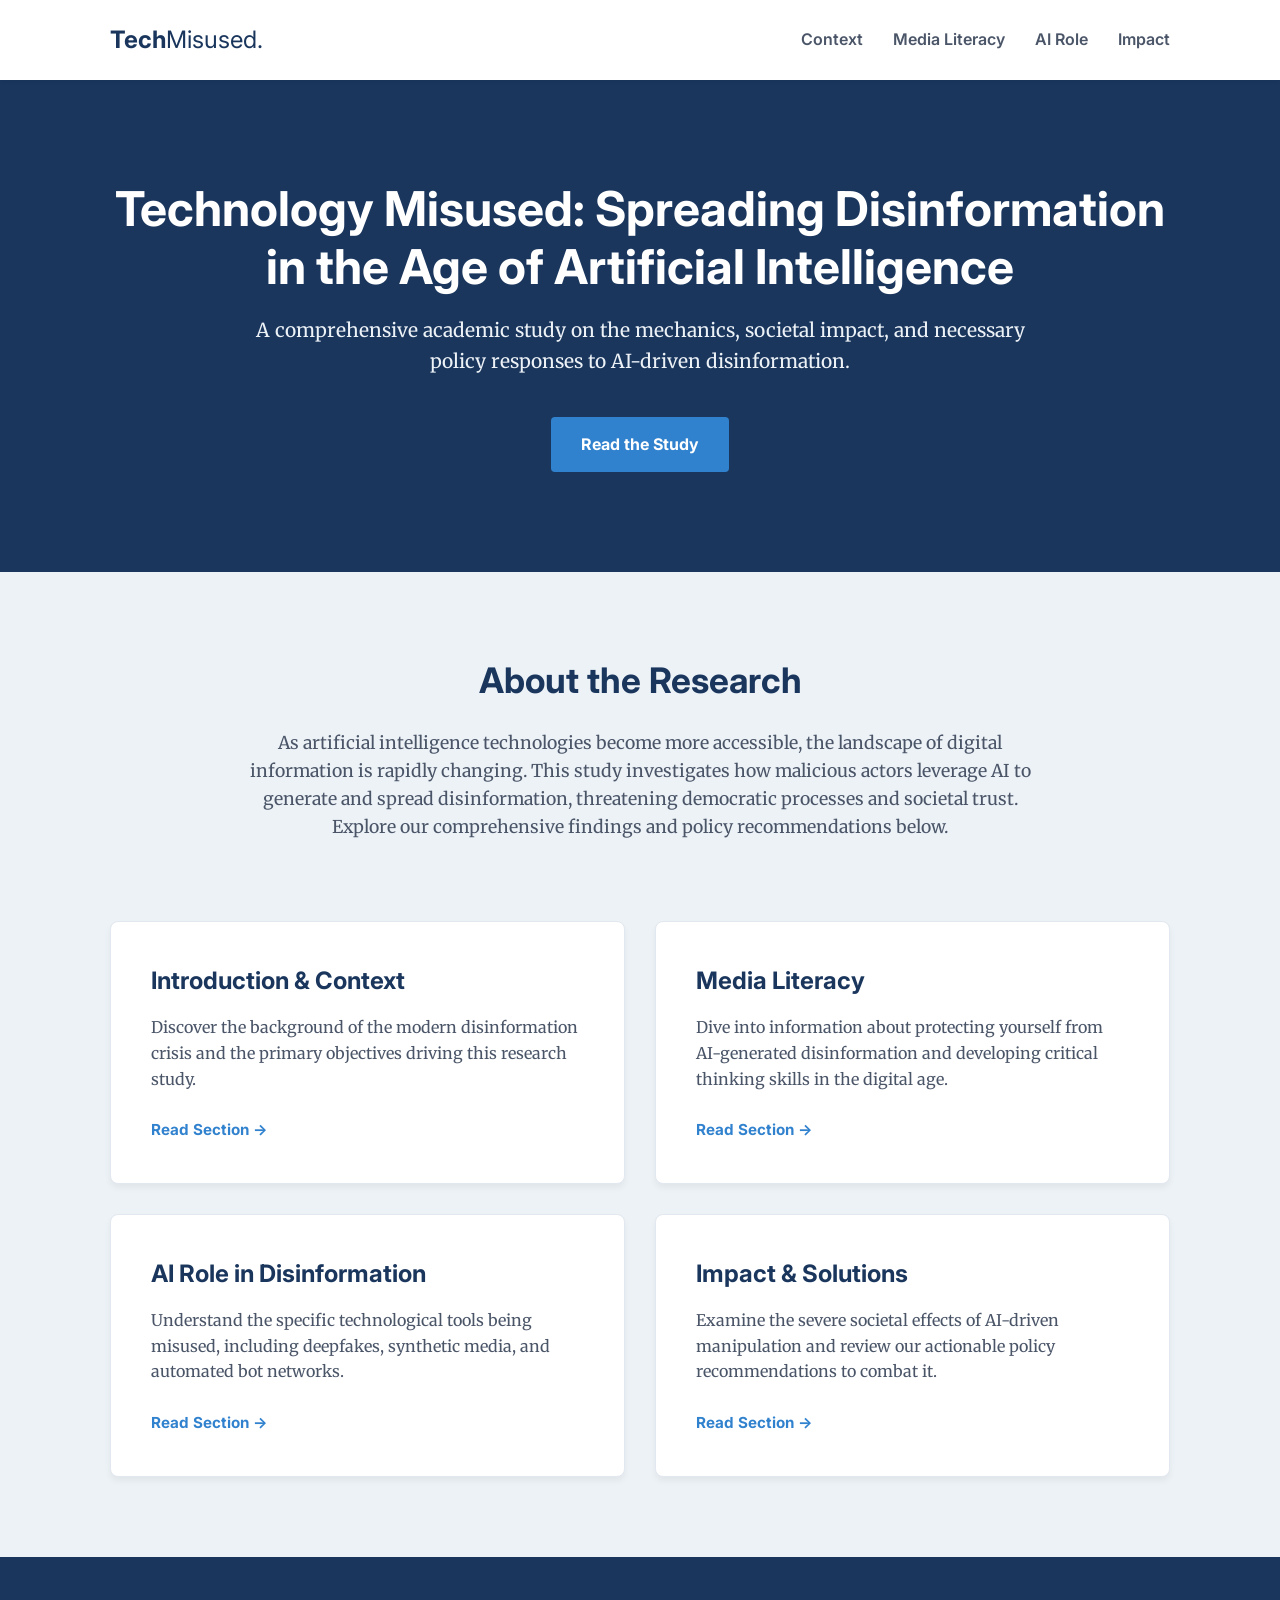
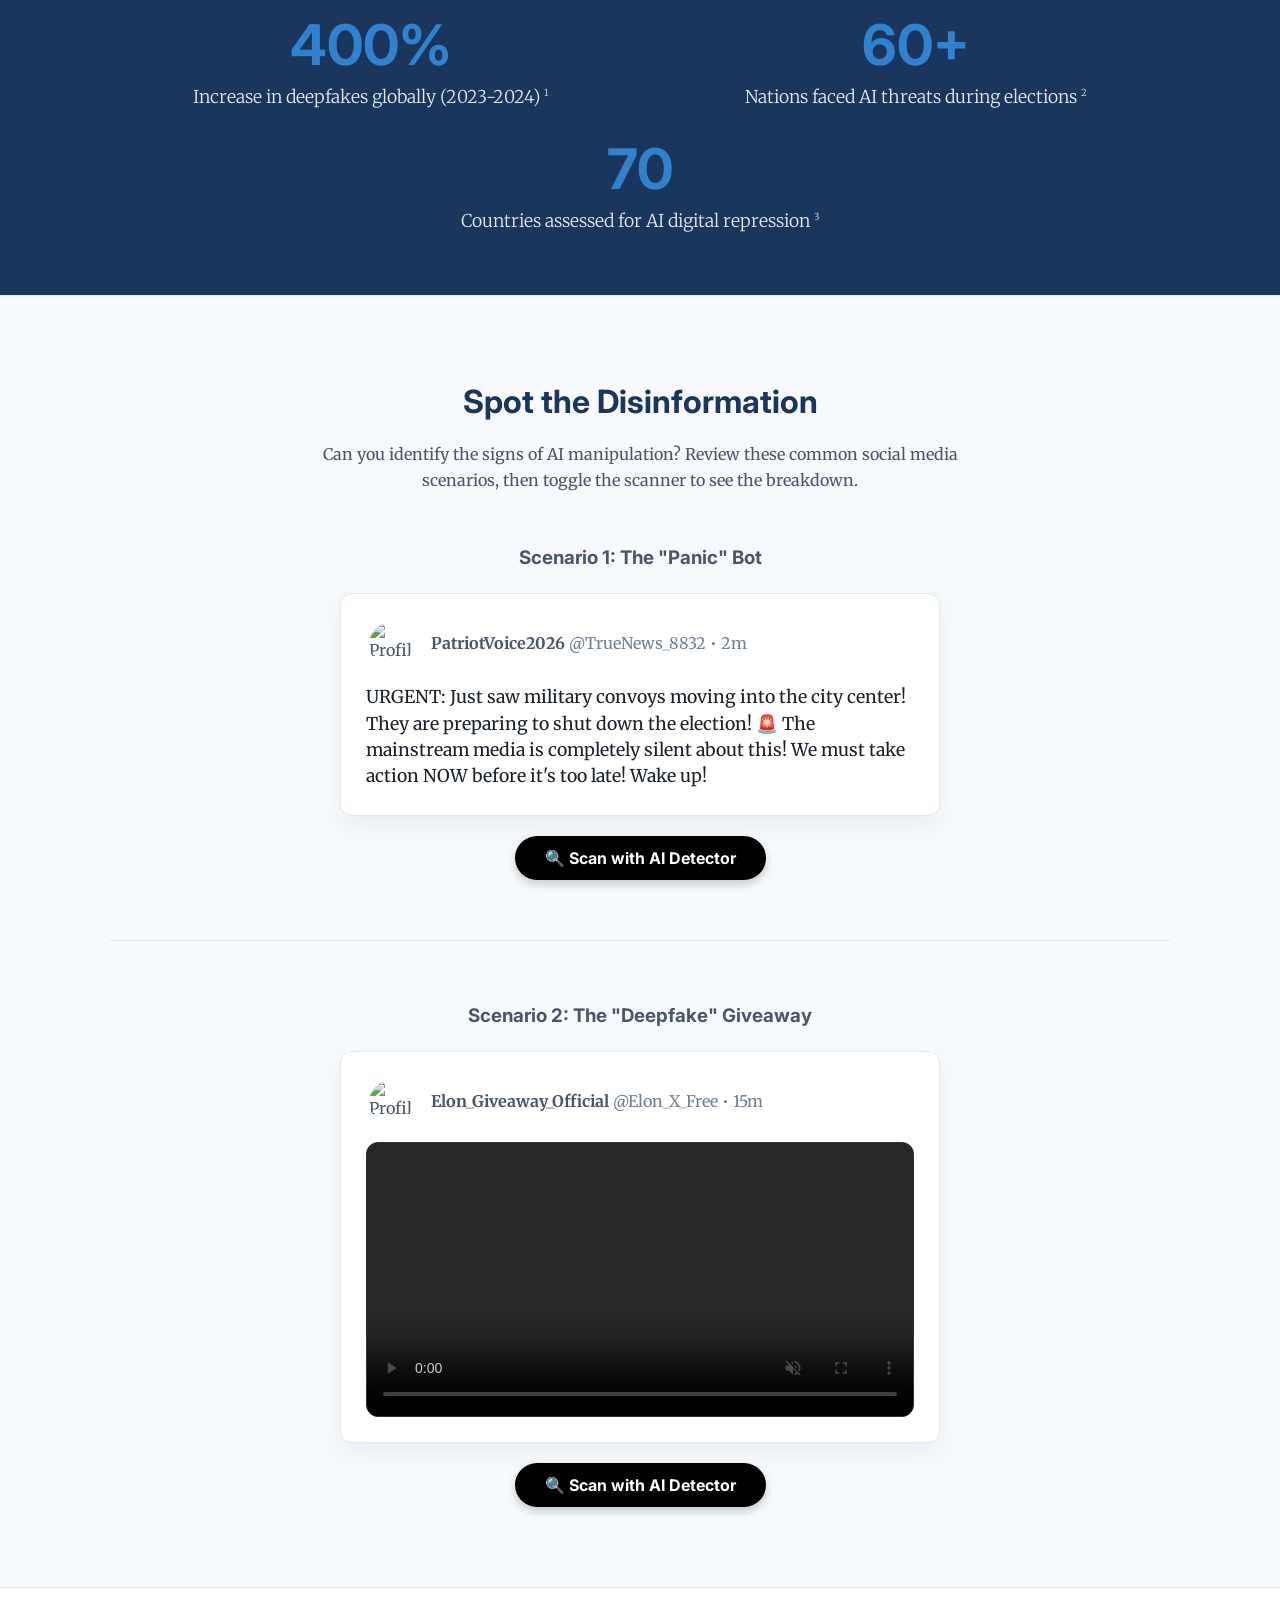
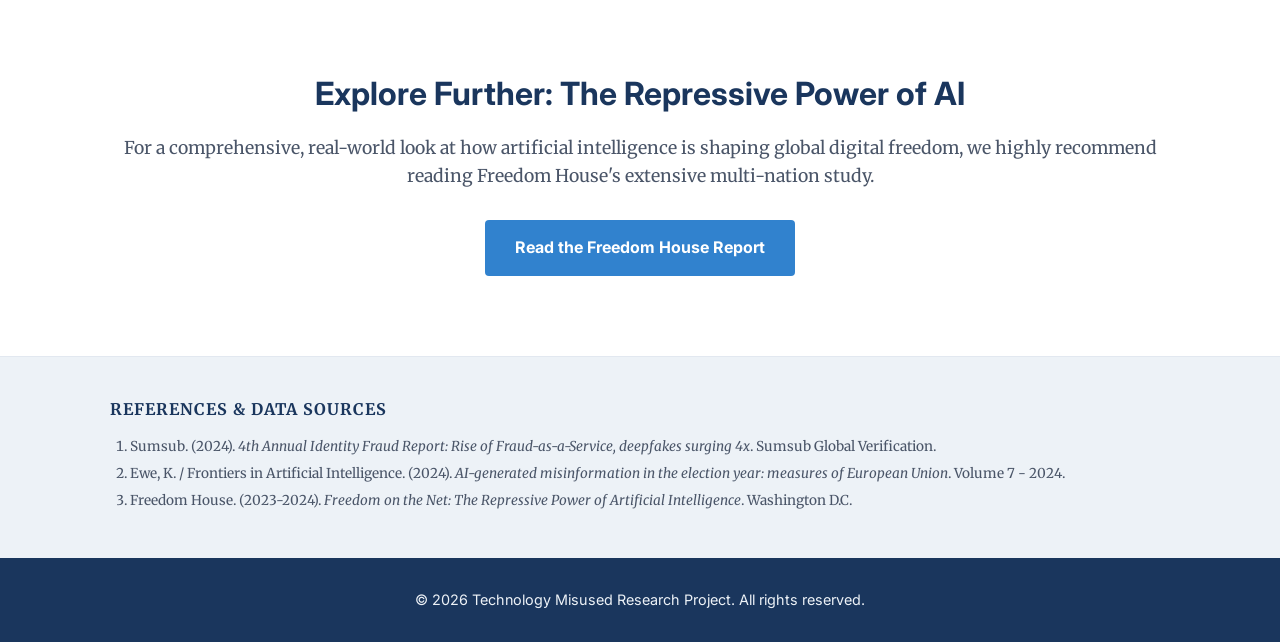
==== index.html @ bce54bb0 "Add files via upload" ====
<!DOCTYPE html>
<html lang="en">
<head>
    <meta charset="UTF-8">
    <meta name="viewport" content="width=device-width, initial-scale=1.0">
    <title>Technology Misused | AI & Disinformation</title>
    
    <!-- Linking our CSS file -->
    <link rel="stylesheet" href="style.css">
    
    <!-- Linking Google Fonts -->
    <link href="https://fonts.googleapis.com/css2?family=Inter:wght@400;600;700&family=Merriweather:wght@300;400;700&display=swap" rel="stylesheet">
</head>
<body>

    <!-- ========================= -->
    <!-- HEADER & NAVIGATION START -->
    <!-- ========================= -->
    <header class="site-header">
        <div class="container nav-container">
            <!-- Logo / Site Title -->
            <div class="site-logo">
                <strong>Tech</strong>Misused.
            </div>

            <!-- Navigation Links -->
            <nav class="main-nav">
                <ul>
                    <li><a href="context.html">Context</a></li>
                    <li><a href="methodology.html">Media Literacy</a></li>
                    <li><a href="ai-role.html">AI Role</a></li>
                    <li><a href="impact.html">Impact</a></li>
                </ul>
            </nav>
        </div>
    </header>
    <!-- ======================= -->
    <!-- HEADER & NAVIGATION END -->
    <!-- ======================= -->


    <!-- ================= -->
    <!-- HERO SECTION START-->
    <!-- ================= -->
    <section class="hero-section">
        <div class="container hero-container">
            <h1 class="hero-title">Technology Misused: Spreading Disinformation in the Age of Artificial Intelligence</h1>
            <p class="hero-subtitle">A comprehensive academic study on the mechanics, societal impact, and necessary policy responses to AI-driven disinformation.</p>
            <a href="methodology.html" class="btn-primary">Read the Study</a>
        </div>
    </section>
    <!-- =============== -->
    <!-- HERO SECTION END-->
    <!-- =============== -->

    <!-- ======================= -->
    <!-- OVERVIEW SECTION START  -->
    <!-- ======================= -->
    <section id="context" class="overview-section">
        <div class="container">
            <h2 class="section-title">About the Research</h2>
            <p class="section-text">
                As artificial intelligence technologies become more accessible, the landscape of digital information is rapidly changing. This study investigates how malicious actors leverage AI to generate and spread disinformation, threatening democratic processes and societal trust. Explore our comprehensive findings and policy recommendations below.
            </p>
        </div>
    </section>
    <!-- ======================= -->
    <!-- OVERVIEW SECTION END    -->
    <!-- ======================= -->


    <!-- ============================== -->
    <!-- 4-PART DIRECTORY GRID START    -->
    <!-- ============================== -->
    <section class="directory-section">
        <div class="container">
            <!-- This grid will hold our 4 cards -->
            <div class="cards-grid">

                <!-- Card 1 -->
                <article class="card">
                    <div class="card-content">
                        <h3>Introduction & Context</h3>
                        <p>Discover the background of the modern disinformation crisis and the primary objectives driving this research study.</p>
                        <a href="context.html" class="card-link">Read Section &rarr;</a>
                    </div>
                </article>

                <!-- Card 2 -->
                <article class="card">
                    <div class="card-content">
                        <h3>Media Literacy</h3>
                        <p>Dive into information about protecting yourself from AI-generated disinformation and developing critical thinking skills in the digital age.</p>
                        <a href="methodology.html" class="card-link">Read Section &rarr;</a>
                    </div>
                </article>

                <!-- Card 3 -->
                <article class="card">
                    <div class="card-content">
                        <h3>AI Role in Disinformation</h3>
                        <p>Understand the specific technological tools being misused, including deepfakes, synthetic media, and automated bot networks.</p>
                        <a href="ai-role.html" class="card-link">Read Section &rarr;</a>
                    </div>
                </article>

                <!-- Card 4 -->
                <article class="card">
                    <div class="card-content">
                        <h3>Impact & Solutions</h3>
                        <p>Examine the severe societal effects of AI-driven manipulation and review our actionable policy recommendations to combat it.</p>
                        <a href="impact.html" class="card-link">Read Section &rarr;</a>
                    </div>
                </article>
            </div>
        </div>
    </section>
    <!-- ============================ -->
    <!-- 4-PART DIRECTORY GRID END    -->
    <!-- ============================ -->

    <!-- ============================== -->
    <!-- BY THE NUMBERS SECTION START   -->
    <!-- ============================== -->
    <section class="stats-section">
        <div class="container stats-container">
            <!-- Stat 1: Sumsub 2024 Report -->
            <div class="stat-box">
                <span class="stat-number">400%</span>
                <span class="stat-label">Increase in deepfakes globally (2023-2024) <sup>1</sup></span>
            </div>
            <!-- Stat 2: Frontiers / Electoral Data 2024 -->
            <div class="stat-box">
                <span class="stat-number">60+</span>
                <span class="stat-label">Nations faced AI threats during elections <sup>2</sup></span>
            </div>
            <!-- Stat 3: Freedom House Data -->
            <div class="stat-box">
                <span class="stat-number">70</span>
                <span class="stat-label">Countries assessed for AI digital repression <sup>3</sup></span>
            </div>
        </div>
    </section>
    <!-- ============================ -->
    <!-- BY THE NUMBERS SECTION END   -->
    <!-- ============================ -->

    <!-- ============================== -->
    <!-- INTERACTIVE SCANNER START      -->
    <!-- ============================== -->
    <section class="scanner-section">
        <div class="container">
            <div class="scanner-header">
                <h2>Spot the Disinformation</h2>
                <p>Can you identify the signs of AI manipulation? Review these common social media scenarios, then toggle the scanner to see the breakdown.</p>
            </div>

            <!-- SCENARIO 1: Political Panic Bot -->
            <div class="scenario-wrapper">
                <h3 style="text-align: center; margin-bottom: 20px; color: #4A5568;">Scenario 1: The "Panic" Bot</h3>
                
                <!-- ID is post-1 (Matches the JS!) -->
                <div class="mock-post" id="post-1">
                    <div class="post-user">
                        <img src="https://images.unsplash.com/photo-1534528741775-53994a69daeb?auto=format&fit=crop&w=100&q=80" alt="Profile" class="avatar">
                        <div>
                            <strong>PatriotVoice2026</strong> <span style="color: #718096;">@TrueNews_8832 • 2m</span>
                        </div>
                    </div>
                    
                    <div class="post-content">
                        <p>URGENT: Just saw military convoys moving into the city center! They are preparing to shut down the election! 🚨 The mainstream media is completely silent about this! We must take action NOW before it's too late! Wake up!</p>
                    </div>

                    <!-- Analysis Flags (Hidden by default) -->
                    <div class="analysis-layer">
                        <div class="red-flag">
                            <strong>❌ Generic Handle:</strong> "PatriotVoice" + random numbers (8832) is a hallmark of mass-generated bot accounts.
                        </div>
                        <div class="red-flag">
                            <strong>❌ Algorithmic Trigger Words:</strong> Words like "URGENT", "SILENT", and "NOW" are programmed to bypass critical thinking and trigger fear.
                        </div>
                        <div class="red-flag">
                            <strong>❌ Lack of Evidence:</strong> Makes a massive claim (military convoys) with zero photos or verificable sources.
                        </div>
                    </div>
                </div>

                <div style="text-align: center; margin-top: 20px;">
                    <!-- Button triggers post-1 -->
                    <button id="btn-1" class="btn-scan" onclick="toggleScan('post-1', 'btn-1')">🔍 Scan with AI Detector</button>
                </div>
            </div>

            <hr class="section-divider" style="margin: 60px 0; border: 0; border-top: 1px solid #E2E8F0;">

            <!-- SCENARIO 2: Crypto/Deepfake Scam -->
            <div class="scenario-wrapper">
                <h3 style="text-align: center; margin-bottom: 20px; color: #4A5568;">Scenario 2: The "Deepfake" Giveaway</h3>
                
                <!-- ID is post-2 (Matches the JS!) -->
                <div class="mock-post" id="post-2">
                    <div class="post-user">
                        <img src="https://images.unsplash.com/photo-1507003211169-0a1dd7228f2d?auto=format&fit=crop&w=100&q=80" alt="Profile" class="avatar">
                        <div>
                            <strong>Elon_Giveaway_Official</strong> <span style="color: #718096;">@Elon_X_Free • 15m</span>
                        </div>
                    </div>
                    
                    <!-- The "Deepfake" Video Loop -->
                    <div class="video-container">
                    <video src="scam-video.mp4" autoplay loop muted playsinline controls class="fake-video"></video>
                    </div>

                    <!-- Analysis Flags (Hidden by default) -->
                    <div class="analysis-layer">
                        <div class="red-flag">
                            <strong>❌ Lip-Sync Error:</strong> AI video generation often fails to perfectly match lip movements with the audio track.
                        </div>
                        <div class="red-flag">
                            <strong>❌ "Urgency" Trap:</strong> "Next 30 minutes" creates artificial pressure so you don't double-check the facts.
                        </div>
                        <div class="red-flag">
                            <strong>❌ The Promise:</strong> No legitimate public figure conducts financial giveaways via wallet deposits. This is a classic scam script.
                        </div>
                    </div>
                </div>

                <div style="text-align: center; margin-top: 20px;">
                    <!-- Button triggers post-2 -->
                    <button id="btn-2" class="btn-scan" onclick="toggleScan('post-2', 'btn-2')">🔍 Scan with AI Detector</button>
                </div>
            </div>

        </div>
    </section>
    <!-- ============================ -->
    <!-- INTERACTIVE SCANNER END        -->
    <!-- ============================ -->

    <!-- ============================== -->
    <!-- CALL TO ACTION (CTA) START     -->
    <!-- ============================== -->
    <section class="cta-section">
        <div class="container">
            <h2>Explore Further: The Repressive Power of AI</h2>
            <p>For a comprehensive, real-world look at how artificial intelligence is shaping global digital freedom, we highly recommend reading Freedom House's extensive multi-nation study.</p>
            <!-- Pointing to a real world report! -->
            <a href="https://freedomhouse.org/report/freedom-net/2023/repressive-power-artificial-intelligence" target="_blank" class="btn-primary">Read the Freedom House Report</a>
        </div>
    </section>
    <!-- ============================ -->
    <!-- CALL TO ACTION (CTA) END     -->
    <!-- ============================ -->


    <!-- ============================== -->
    <!-- CITATIONS / REFERENCES START   -->
    <!-- ============================== -->
    <section class="citations-section">
        <div class="container">
            <h4>References & Data Sources</h4>
            <ol>
                <li>Sumsub. (2024). <em>4th Annual Identity Fraud Report: Rise of Fraud-as-a-Service, deepfakes surging 4x</em>. Sumsub Global Verification.</li>
                <li>Ewe, K. / Frontiers in Artificial Intelligence. (2024). <em>AI-generated misinformation in the election year: measures of European Union</em>. Volume 7 - 2024.</li>
                <li>Freedom House. (2023-2024). <em>Freedom on the Net: The Repressive Power of Artificial Intelligence</em>. Washington D.C.</li>
            </ol>
        </div>
    </section>
    <!-- ============================ -->
    <!-- CITATIONS / REFERENCES END     -->
    <!-- ============================ -->

    <!-- ================= -->
    <!-- FOOTER START      -->
    <!-- ================= -->
    <footer class="site-footer">
        <div class="container">
            <p>&copy; 2026 Technology Misused Research Project. All rights reserved.</p>
        </div>
    </footer>
    <!-- =============== -->
    <!-- FOOTER END      -->
    <!-- =============== -->

    <!-- Linking our Javascript file at the very end -->
    <script src="script.js"></script>

</body>
</html>
---- style.css ----
html {
    scroll-behavior: smooth;
}

/* ========================= */
/* GLOBAL VARIABLES & RESETS */
/* ========================= */
:root {
    /* Color Palette: Academic / Think Tank */
    --navy-blue: #1A365D;
    --slate-gray: #4A5568;
    --light-gray: #EDF2F7;
    --white: #FFFFFF;
    --accent-blue: #3182CE;
}

/* Removes default spacing added by browsers */
* {
    margin: 0;
    padding: 0;
    box-sizing: border-box;
}

body {
    font-family: 'Merriweather', serif; /* Serif for readability */
    color: var(--slate-gray);
    background-color: var(--light-gray);
    line-height: 1.6;
}

h1, h2, h3, nav {
    font-family: 'Inter', sans-serif; /* Clean Sans-Serif for headers */
    color: var(--navy-blue);
}

/* A reusable container class to keep everything centered and neat */
.container {
    max-width: 1100px;
    margin: 0 auto;
    padding: 0 20px;
}


/* ========================= */
/* HEADER & NAVIGATION STYLES*/
/* ========================= */
.site-header {
    background-color: var(--white);
    box-shadow: 0 2px 4px rgba(0,0,0,0.05); /* Soft shadow underneath */
    position: sticky;
    top: 0; /* Keeps nav at top when scrolling */
}

.nav-container {
    display: flex;
    justify-content: space-between;
    align-items: center;
    height: 80px;
}

.site-logo {
    font-family: 'Inter', sans-serif;
    font-size: 1.5rem;
    color: var(--navy-blue);
}

.main-nav ul {
    display: flex;
    list-style: none; /* Removes bullet points */
    gap: 30px; /* Space between links */
}

.main-nav a {
    text-decoration: none; /* Removes underlines */
    color: var(--slate-gray);
    font-weight: 600;
    transition: color 0.3s ease;
}

.main-nav a:hover, 
.main-nav a.active {
    color: var(--accent-blue);
}


/* ========================= */
/* HERO SECTION STYLES       */
/* ========================= */
.hero-section {
    background-color: var(--navy-blue);
    color: var(--white);
    padding: 100px 0;
    text-align: center;
}

.hero-title {
    color: var(--white);
    font-size: 3rem;
    margin-bottom: 20px;
    line-height: 1.2;
}

.hero-subtitle {
    font-size: 1.2rem;
    max-width: 800px;
    margin: 0 auto 40px auto; /* Centers the text block */
    color: var(--light-gray);
}

/* The Call to Action Button */
.btn-primary {
    display: inline-block;
    background-color: var(--accent-blue);
    color: var(--white);
    padding: 15px 30px;
    text-decoration: none;
    font-family: 'Inter', sans-serif;
    font-weight: bold;
    border-radius: 4px; /* Slightly rounded corners */
    transition: background-color 0.3s ease;
}

.btn-primary:hover {
    background-color: #2b6cb0; /* Slightly darker blue on hover */
}

/* ========================= */
/* OVERVIEW SECTION STYLES   */
/* ========================= */
.overview-section {
    padding: 80px 0 40px 0;
    text-align: center;
}

.section-title {
    font-size: 2.2rem;
    margin-bottom: 20px;
}

.section-text {
    max-width: 800px;
    margin: 0 auto;
    font-size: 1.1rem;
}

/* ========================= */
/* DIRECTORY GRID STYLES     */
/* ========================= */
.directory-section {
    padding: 40px 0 80px 0;
}

/* CSS Grid allows us to easily make a 2x2 layout */
.cards-grid {
    display: grid;
    grid-template-columns: 1fr 1fr; /* Two columns equal width */
    gap: 30px; /* Space between the cards */
}

/* Individual Card Styling */
.card {
    background-color: var(--white);
    border-radius: 8px; /* Soft rounded edges */
    box-shadow: 0 4px 6px rgba(0,0,0,0.05); /* Soft drop shadow */
    border: 1px solid #E2E8F0; /* Very light gray border */
    transition: transform 0.3s ease, box-shadow 0.3s ease; /* Smooth hover animation */
}

/* Make the card pop up slightly when you hover over it */
.card:hover {
    transform: translateY(-5px); 
    box-shadow: 0 10px 15px rgba(0,0,0,0.1);
}

.card-content {
    padding: 40px;
}

.card h3 {
    font-size: 1.5rem;
    margin-bottom: 15px;
    color: var(--navy-blue);
}

.card p {
    margin-bottom: 25px;
    font-size: 1rem;
}

.card-link {
    display: inline-block;
    color: var(--accent-blue);
    text-decoration: none;
    font-family: 'Inter', sans-serif;
    font-weight: bold;
    font-size: 0.95rem;
}

.card-link:hover {
    text-decoration: underline;
}

/* ========================= */
/* FOOTER STYLES             */
/* ========================= */
.site-footer {
    background-color: var(--navy-blue);
    color: var(--light-gray);
    text-align: center;
    padding: 30px 0;
    font-family: 'Inter', sans-serif;
    font-size: 0.9rem;
}

/* ========================= */
/* STATS / NUMBERS STYLES    */
/* ========================= */
.stats-section {
    background-color: var(--navy-blue); /* Dark background to break up the page */
    color: var(--white);
    padding: 60px 0;
}

.stats-container {
    display: flex;
    justify-content: space-around; /* Spreads the 3 numbers out perfectly evenly */
    text-align: center;
    flex-wrap: wrap; /* Makes sure it looks good if the screen shrinks */
    gap: 30px;
}

.stat-number {
    display: block;
    font-family: 'Inter', sans-serif;
    font-size: 3.5rem; /* Massive text to catch the eye */
    font-weight: 700;
    color: var(--accent-blue); /* The bright blue pops on the dark navy */
    line-height: 1;
    margin-bottom: 10px;
}

.stat-label {
    font-size: 1.1rem;
    font-weight: 300;
    opacity: 0.9;
}

/* ========================= */
/* CTA SECTION STYLES        */
/* ========================= */
.cta-section {
    background-color: var(--white);
    text-align: center;
    padding: 80px 0;
    border-top: 1px solid #E2E8F0; /* A tiny gray line to separate it from the stats */
}

.cta-section h2 {
    font-size: 2rem;
    margin-bottom: 15px;
}

.cta-section p {
    margin-bottom: 30px;
    color: var(--slate-gray);
    font-size: 1.1rem;
}

/* ========================= */
/* CITATIONS STYLES          */
/* ========================= */
.citations-section {
    background-color: var(--light-gray);
    padding: 40px 0;
    border-top: 1px solid #E2E8F0;
}

.citations-section h4 {
    font-size: 1rem;
    color: var(--navy-blue);
    margin-bottom: 15px;
    text-transform: uppercase;
    letter-spacing: 1px;
}

.citations-section ol {
    padding-left: 20px; /* Indents the numbered list */
}

.citations-section li {
    font-size: 0.85rem; /* Smaller text for footnotes */
    color: var(--slate-gray);
    margin-bottom: 8px;
    line-height: 1.4;
}

/* Adjust the superscript numbers in the stats section to look neat */
.stat-label sup {
    font-size: 0.6rem;
    vertical-align: super;
}

/* ========================= */
/* MOBILE RESPONSIVENESS     */
/* ========================= */
@media (max-width: 768px) {
    /* Make the 4 cards stack in a single column on small screens */
    .cards-grid {
        grid-template-columns: 1fr; 
    }
    
    /* Shrink the huge hero title slightly so it fits on phone screens */
    .hero-title {
        font-size: 2.2rem;
    }

    /* Bring the navigation links closer together */
    .main-nav ul {
        gap: 15px;
        font-size: 0.9rem;
    }
}

/* ========================= */
/* INTERNAL PAGE STYLES      */
/* ========================= */

/* The smaller hero banner at the top of sub-pages */
.page-header {
    background-color: var(--navy-blue);
    color: var(--white);
    padding: 60px 0;
    text-align: center;
    border-bottom: 5px solid var(--accent-blue);
}

.page-header h1 {
    color: var(--white);
    font-size: 2.5rem;
    margin-bottom: 10px;
}

.page-header p {
    color: var(--light-gray);
    font-size: 1.1rem;
    font-style: italic;
}

/* The narrow container for easy reading */
.reading-container {
    max-width: 800px; /* Narrower than the 1100px home container! */
    margin: 60px auto;
    padding: 0 20px;
    background-color: var(--white);
    padding-top: 40px;
    padding-bottom: 40px;
    border-radius: 8px;
    box-shadow: 0 4px 15px rgba(0,0,0,0.03);
}

.content-block {
    margin-bottom: 40px;
}

.content-block h2 {
    font-size: 1.8rem;
    margin-bottom: 20px;
    color: var(--navy-blue);
    border-left: 4px solid var(--accent-blue); /* A nice blue line next to the title */
    padding-left: 15px;
}

.content-block p {
    margin-bottom: 20px;
    font-size: 1.05rem;
    line-height: 1.8;
}

/* Makes the first paragraph of a section stand out */
.lead-text {
    font-size: 1.2rem !important;
    font-weight: 700;
    color: var(--slate-gray);
}

/* Academic bullet point lists */
.academic-list {
    margin-left: 20px;
    margin-bottom: 20px;
}

.academic-list li {
    margin-bottom: 15px;
    font-size: 1.05rem;
    line-height: 1.6;
}

/* The line between Background and Objectives */
.section-divider {
    border: 0;
    height: 1px;
    background: #E2E8F0;
    margin: 40px 0;
}

/* ========================= */
/* VISUAL BREAKS (QUOTES, ETC)*/
/* ========================= */

/* Editorial Image Styling */
.editorial-figure {
    margin: 25px 0; /* Adds space above and below the image */
}

.editorial-img {
    width: 100%; /* Makes image fill the reading container perfectly */
    height: auto;
    border-radius: 8px; /* Soft edges to match our cards */
    box-shadow: 0 4px 10px rgba(0,0,0,0.1); /* Subtle depth */
}

.image-caption {
    font-family: 'Inter', sans-serif;
    font-size: 0.85rem;
    color: #718096;
    text-align: center;
    margin-top: 10px;
    font-style: italic;
}

/* Callout Box Styling */
.callout-box {
    background-color: #F7FAFC; /* A very soft blue/gray */
    border: 1px solid #E2E8F0;
    border-left: 5px solid var(--accent-blue); /* Strong blue line on the left */
    padding: 20px 25px;
    margin: 35px 0;
    border-radius: 0 8px 8px 0;
}

.callout-box h4 {
    font-family: 'Inter', sans-serif;
    color: var(--navy-blue);
    margin-bottom: 10px;
    font-size: 1.1rem;
}

.callout-box p {
    margin-bottom: 0; /* Removes bottom spacing so it fits snug in the box */
    font-size: 0.95rem;
}

/* Pull-Quote Styling */
.pull-quote {
    font-family: 'Inter', sans-serif;
    font-size: 1.6rem;
    font-weight: 700;
    color: var(--navy-blue);
    line-height: 1.4;
    margin: 40px 0;
    padding-left: 20px;
    border-left: 4px solid var(--accent-blue);
    font-style: italic;
}

/* ========================= */
/* METHODOLOGY PAGE STYLES   */
/* ========================= */

/* Process Timeline Styling */
.process-timeline {
    margin: 40px 0;
    padding: 20px;
    background-color: #F8FAFC;
    border-radius: 8px;
    border: 1px solid #E2E8F0;
}

.process-step {
    display: flex;
    align-items: flex-start;
    margin-bottom: 25px;
}

.process-step:last-child {
    margin-bottom: 0; /* Removes extra space at the very bottom */
}

.step-number {
    background-color: var(--accent-blue);
    color: var(--white);
    font-family: 'Inter', sans-serif;
    font-size: 1.2rem;
    font-weight: 700;
    width: 40px;
    height: 40px;
    display: flex;
    align-items: center;
    justify-content: center;
    border-radius: 50%; /* Makes it a perfect circle */
    flex-shrink: 0; /* Prevents the circle from squishing */
    margin-right: 20px;
}

.step-content h4 {
    color: var(--navy-blue);
    font-size: 1.1rem;
    margin-bottom: 5px;
    padding-top: 5px; /* Aligns the text with the middle of the circle */
}

.step-content p {
    font-size: 0.95rem;
    margin-bottom: 0;
}

/* Findings Grid Styling */
.findings-grid {
    display: grid;
    grid-template-columns: 1fr 1fr; /* 2 equal columns */
    gap: 25px;
    margin-top: 30px;
}

.finding-card {
    background-color: var(--white);
    border: 1px solid #E2E8F0;
    padding: 25px;
    border-radius: 8px;
    border-top: 4px solid var(--navy-blue); /* A nice bold line at the top */
    box-shadow: 0 4px 6px rgba(0,0,0,0.02);
}

.finding-icon {
    font-size: 2rem;
    display: block;
    margin-bottom: 15px;
}

.finding-card h4 {
    font-size: 1.1rem;
    margin-bottom: 10px;
    color: var(--navy-blue);
}

.finding-card p {
    font-size: 0.9rem;
    line-height: 1.6;
    margin-bottom: 0;
}

/* Mobile Responsiveness for Findings */
@media (max-width: 600px) {
    .findings-grid {
        grid-template-columns: 1fr; /* Stacks the finding cards on small phone screens */
    }
}

/* ========================= */
/* AI ROLE PAGE STYLES       */
/* ========================= */

.threat-profiles {
    display: flex;
    flex-direction: column;
    gap: 30px;
    margin-bottom: 40px;
}

.threat-card {
    border: 1px solid #E2E8F0;
    border-radius: 8px;
    overflow: hidden; /* Keeps the top header neat */
    box-shadow: 0 4px 10px rgba(0,0,0,0.03);
}

.threat-header {
    background-color: #FFF5F5; /* Very pale warning red */
    border-bottom: 1px solid #FED7D7;
    padding: 20px;
    display: flex;
    align-items: center;
    gap: 15px;
}

.threat-header h3 {
    color: #C53030; /* Deep warning red */
    font-size: 1.4rem;
    margin: 0;
}

.threat-body {
    background-color: var(--white);
    padding: 25px;
}

.threat-body p {
    font-size: 1.05rem;
    margin-bottom: 20px;
}

.small-list li {
    font-size: 0.95rem;
    margin-bottom: 12px;
}

/* Mobile check for threat cards */
@media (max-width: 600px) {
    .threat-header {
        flex-direction: column;
        text-align: center;
    }
}

/* ========================= */
/* DATA TABLE & DIAGRAM      */
/* ========================= */

/* Academic Table Styling */
.table-container {
    overflow-x: auto; /* Lets the table scroll horizontally on small phones! */
    margin: 30px 0;
    box-shadow: 0 4px 6px rgba(0,0,0,0.05);
    border-radius: 8px;
}

.academic-table {
    width: 100%;
    border-collapse: collapse; /* Removes ugly gaps between borders */
    background-color: var(--white);
    text-align: left;
}

.academic-table th {
    background-color: var(--navy-blue);
    color: var(--white);
    padding: 15px 20px;
    font-family: 'Inter', sans-serif;
    font-size: 1.05rem;
}

.academic-table td {
    padding: 15px 20px;
    border-bottom: 1px solid #E2E8F0;
    font-size: 0.95rem;
}

/* Adds a very faint background color to every other row for easy reading */
.academic-table tbody tr:nth-child(even) {
    background-color: #F8FAFC;
}

.danger-text {
    color: #C53030;
    font-weight: 700;
}

/* Pipeline Diagram Styling */
.pipeline-diagram {
    display: flex;
    align-items: center;
    justify-content: space-between;
    background-color: #F7FAFC;
    padding: 30px;
    border-radius: 8px;
    border: 1px solid #E2E8F0;
    margin-top: 30px;
}

.pipeline-box {
    background-color: var(--white);
    border: 1px solid #CBD5E0;
    padding: 20px;
    border-radius: 8px;
    text-align: center;
    width: 28%; /* Keeps them all equal size */
    box-shadow: 0 4px 6px rgba(0,0,0,0.02);
}

.alert-box {
    border-color: #FC8181;
    background-color: #FFF5F5;
}

.pipeline-icon {
    font-size: 2rem;
    display: block;
    margin-bottom: 10px;
}

.pipeline-box strong {
    display: block;
    color: var(--navy-blue);
    font-family: 'Inter', sans-serif;
    margin-bottom: 5px;
}

.pipeline-box span {
    font-size: 0.85rem;
    color: var(--slate-gray);
    line-height: 1.4;
}

.pipeline-arrow {
    font-size: 2rem;
    color: var(--accent-blue);
    font-weight: bold;
}

/* Mobile check for the pipeline */
@media (max-width: 768px) {
    .pipeline-diagram {
        flex-direction: column; /* Stacks the boxes top-to-bottom on phones */
        gap: 20px;
    }
    .pipeline-arrow {
        transform: rotate(90deg); /* Points the arrows downward on phones! */
    }
    .pipeline-box {
        width: 100%;
    }
}

/* ========================= */
/* IMPACT & SOLUTIONS STYLES */
/* ========================= */

/* Impact Grid */
.impact-grid {
    display: flex;
    flex-direction: column;
    gap: 25px;
    margin-top: 30px;
}

.impact-item {
    display: flex;
    align-items: flex-start;
    gap: 20px;
    background-color: #FFF5F5;
    border-left: 4px solid #C53030;
    padding: 25px;
    border-radius: 0 8px 8px 0;
}

.impact-item svg {
    flex-shrink: 0; /* Keeps the icon from squishing */
    margin-top: 3px;
}

.impact-item h4 {
    color: #C53030;
    margin-bottom: 8px;
    font-size: 1.15rem;
}

.impact-item p {
    margin-bottom: 0;
    font-size: 0.95rem;
}

/* Solutions Framework (The 3 Pillars) */
.solutions-framework {
    margin-top: 40px;
}

.solution-pillar {
    display: flex;
    margin-bottom: 30px;
    background-color: var(--white);
    border: 1px solid #E2E8F0;
    border-radius: 8px;
    overflow: hidden;
    box-shadow: 0 4px 6px rgba(0,0,0,0.02);
}

.solution-pillar:last-child {
    margin-bottom: 0;
}

.pillar-number {
    background-color: #38B2AC; /* A calming, "solution-oriented" teal color */
    color: var(--white);
    font-family: 'Inter', sans-serif;
    font-size: 1.5rem;
    font-weight: 700;
    padding: 30px 20px;
    display: flex;
    align-items: center;
    justify-content: center;
    min-width: 80px;
}

.pillar-text {
    padding: 25px;
}

.pillar-text h4 {
    color: var(--navy-blue);
    font-size: 1.15rem;
    margin-bottom: 10px;
}

.pillar-text p {
    margin-bottom: 0;
    font-size: 0.95rem;
    color: var(--slate-gray);
}

/* Mobile check for Solutions */
@media (max-width: 600px) {
    .impact-item {
        flex-direction: column;
    }
    .solution-pillar {
        flex-direction: column;
    }
    .pillar-number {
        min-height: 60px;
        padding: 10px;
    }
}

/* ========================= */
/* POLICY TAGS (IMPACT PAGE) */
/* ========================= */

.tag-container {
    display: flex;
    gap: 10px;
    margin-bottom: 12px;
}

.policy-tag {
    font-family: 'Inter', sans-serif;
    font-size: 0.75rem;
    font-weight: 700;
    text-transform: uppercase;
    letter-spacing: 0.5px;
    padding: 4px 10px;
    border-radius: 20px; /* Makes them look like modern UI "pills" */
}

/* Different colors for different stakeholders */
.tag-tech {
    background-color: #EBF8FF;
    color: #2B6CB0; /* Blue for Tech */
    border: 1px solid #BEE3F8;
}

.tag-gov {
    background-color: #F0FFF4;
    color: #2F855A; /* Green for Government/Law */
    border: 1px solid #C6F6D5;
}

.tag-edu {
    background-color: #FAF5FF;
    color: #6B46C1; /* Purple for Education/Society */
    border: 1px solid #E9D8FD;
}

/* ========================= */
/* INTERACTIVE SCANNER       */
/* ========================= */
.scanner-section {
    background-color: #F7FAFC;
    padding: 80px 0;
    border-top: 1px solid #E2E8F0;
}

.scanner-header {
    text-align: center;
    max-width: 700px;
    margin: 0 auto 50px auto;
}

.scanner-header h2 {
    font-size: 2rem;
    color: var(--navy-blue);
    margin-bottom: 15px;
}

/* The Fake Post Container */
.mock-post {
    background-color: var(--white);
    max-width: 600px;
    margin: 0 auto;
    padding: 25px;
    border-radius: 12px;
    border: 1px solid #E2E8F0;
    box-shadow: 0 10px 25px rgba(0,0,0,0.05);
    transition: all 0.3s ease;
}

.post-user {
    display: flex;
    align-items: center;
    gap: 15px;
    margin-bottom: 15px;
}

.avatar {
    width: 50px;
    height: 50px;
    border-radius: 50%;
    object-fit: cover;
    border: 3px solid transparent; /* Hidden border ready for red color */
    transition: border-color 0.3s ease;
}

.post-content p {
    font-size: 1.1rem;
    color: #1A202C;
    line-height: 1.5;
}

/* === THE HIDDEN LAYER (Container for Flags) === */
.analysis-layer {
    display: none; /* This hides everything by default */
    margin-top: 20px;
    padding-top: 20px;
    border-top: 1px dashed #E2E8F0;
    animation: slideDown 0.4s ease-out forwards;
}

/* === THE RED FLAGS (Now they are list items, not bubbles) === */
.red-flag {
    display: block; /* They are always "on", but their parent hides them */
    background-color: #FFF5F5;
    border-left: 4px solid #C53030; /* Red line on left */
    color: #2D3748;
    padding: 12px;
    margin-bottom: 10px;
    font-size: 0.95rem;
    border-radius: 0 4px 4px 0;
}

.red-flag strong {
    color: #C53030;
    display: block; /* Forces the bold text to its own line */
    margin-bottom: 4px;
}

/* === THE SCAN BUTTON === */
.btn-scan {
    background-color: #000;
    color: white;
    border: none;
    padding: 12px 30px;
    font-size: 1rem;
    font-weight: bold;
    font-family: 'Inter', sans-serif;
    border-radius: 30px;
    cursor: pointer;
    box-shadow: 0 4px 10px rgba(0,0,0,0.2);
    transition: all 0.2s ease;
}

.btn-scan:hover {
    transform: translateY(-2px);
    box-shadow: 0 6px 15px rgba(0,0,0,0.3);
}

/* === ACTIVE STATE (When Scanned) === */
/* These styles trigger when JS adds the 'scanned' class */

.mock-post.scanned {
    border-color: #FC8181;
    background-color: #fffafa;
}

.mock-post.scanned .avatar {
    border-color: #E53E3E; /* Turns profile pic border red */
}

.mock-post.scanned .analysis-layer {
    display: block; /* THIS REVEALS THE FLAGS! */
}

@keyframes slideDown {
    from { opacity: 0; transform: translateY(-10px); }
    to { opacity: 1; transform: translateY(0); }
}

/* ========================= */
/* FAKE VIDEO PLAYER STYLES  */
/* ========================= */
.video-container {
    position: relative;
    margin-top: 15px;
    border-radius: 12px;
    overflow: hidden; /* Ensures the image stays inside the rounded corners */
    border: 1px solid #333;
    background-color: black;
}

.fake-video {
    width: 100%;
    height: auto;
    display: block;
    opacity: 0.8; /* Makes it look slightly dark/cinematic */
}

.live-badge {
    position: absolute;
    top: 15px;
    left: 15px;
    background-color: #E53E3E; /* Live Red */
    color: white;
    font-size: 0.75rem;
    font-weight: bold;
    padding: 2px 8px;
    border-radius: 4px;
    font-family: 'Inter', sans-serif;
    box-shadow: 0 2px 4px rgba(0,0,0,0.5);
    animation: pulse 2s infinite;
}

/* Optional: A fake play button in the center */
.play-button {
    position: absolute;
    top: 50%;
    left: 50%;
    transform: translate(-50%, -50%);
    font-size: 3rem;
    color: rgba(255, 255, 255, 0.8);
    pointer-events: none; /* Lets clicks pass through */
}

@keyframes pulse {
    0% { opacity: 1; }
    50% { opacity: 0.5; }
    100% { opacity: 1; }
}

/* Media Literacy Page Accents */
.tag-edu {
    background-color: #F0FFF4;
    color: #2F855A;
    border: 1px solid #C6F6D5;
}
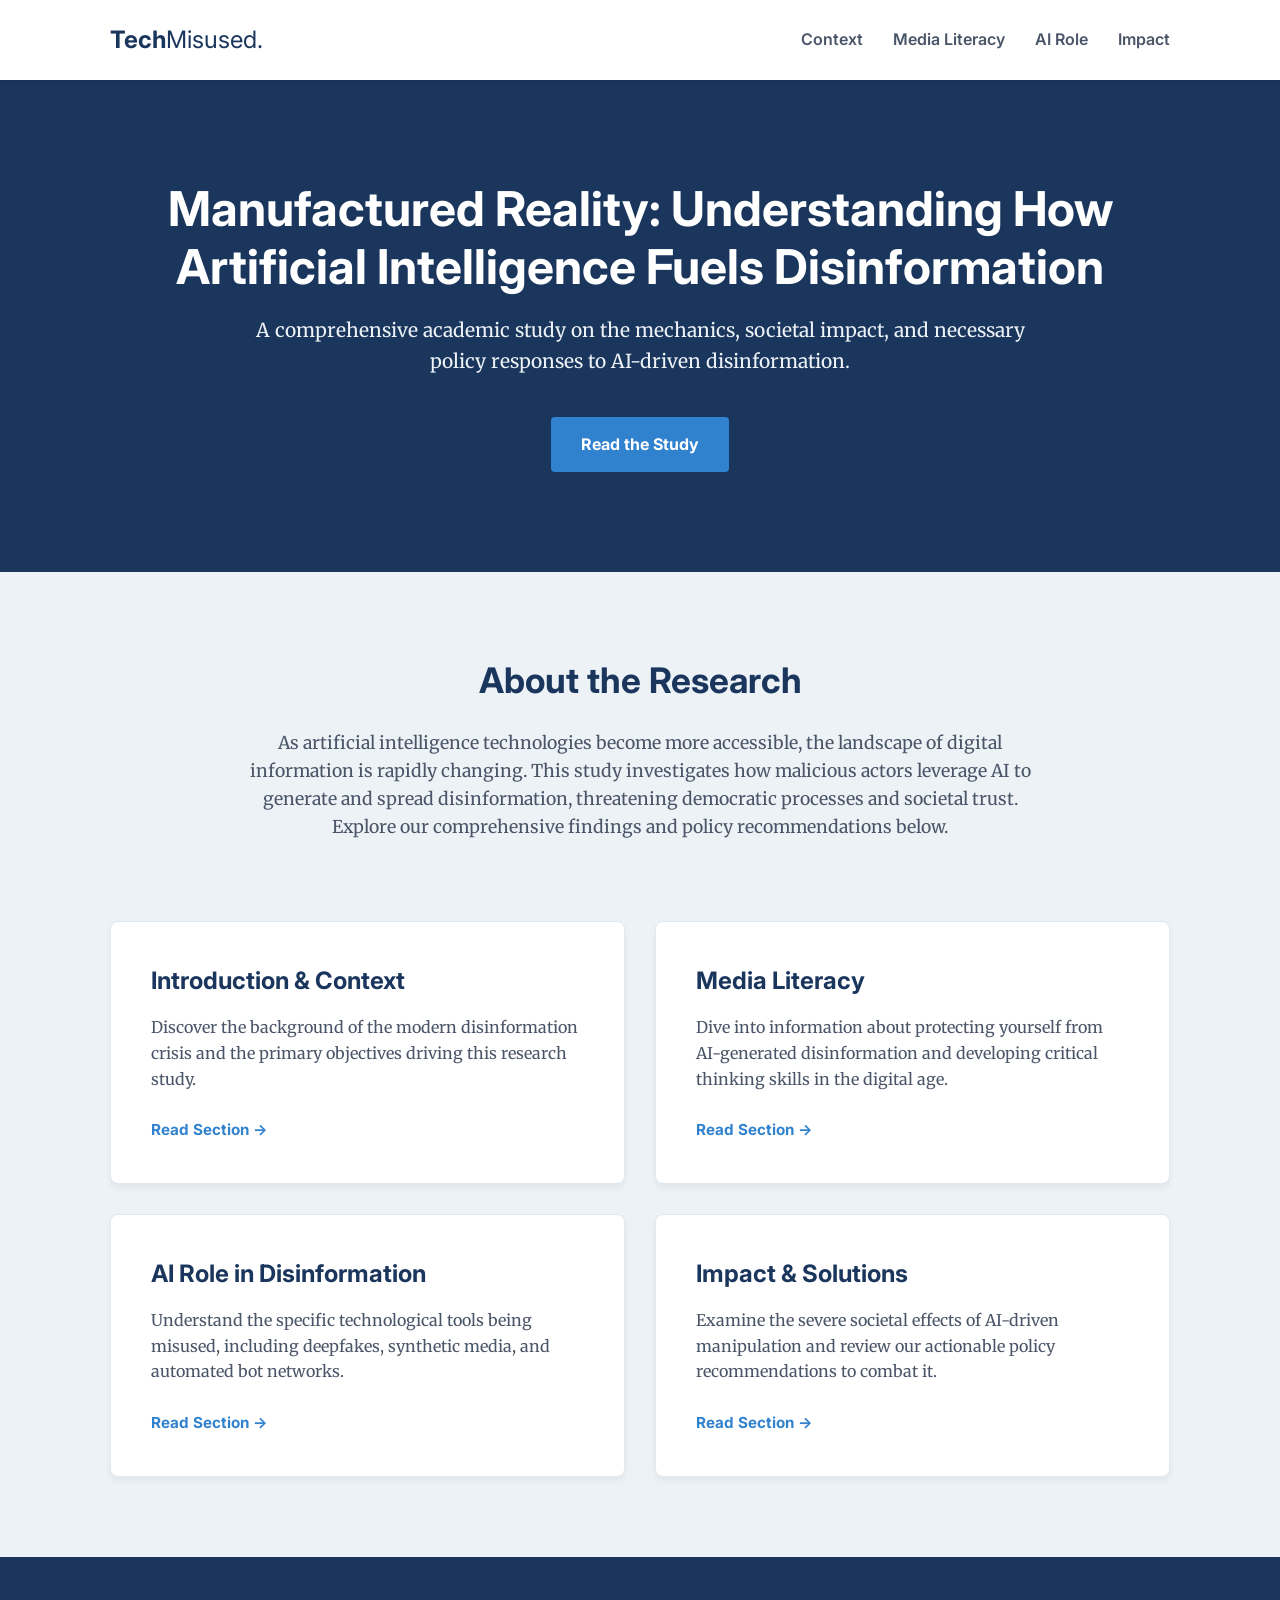
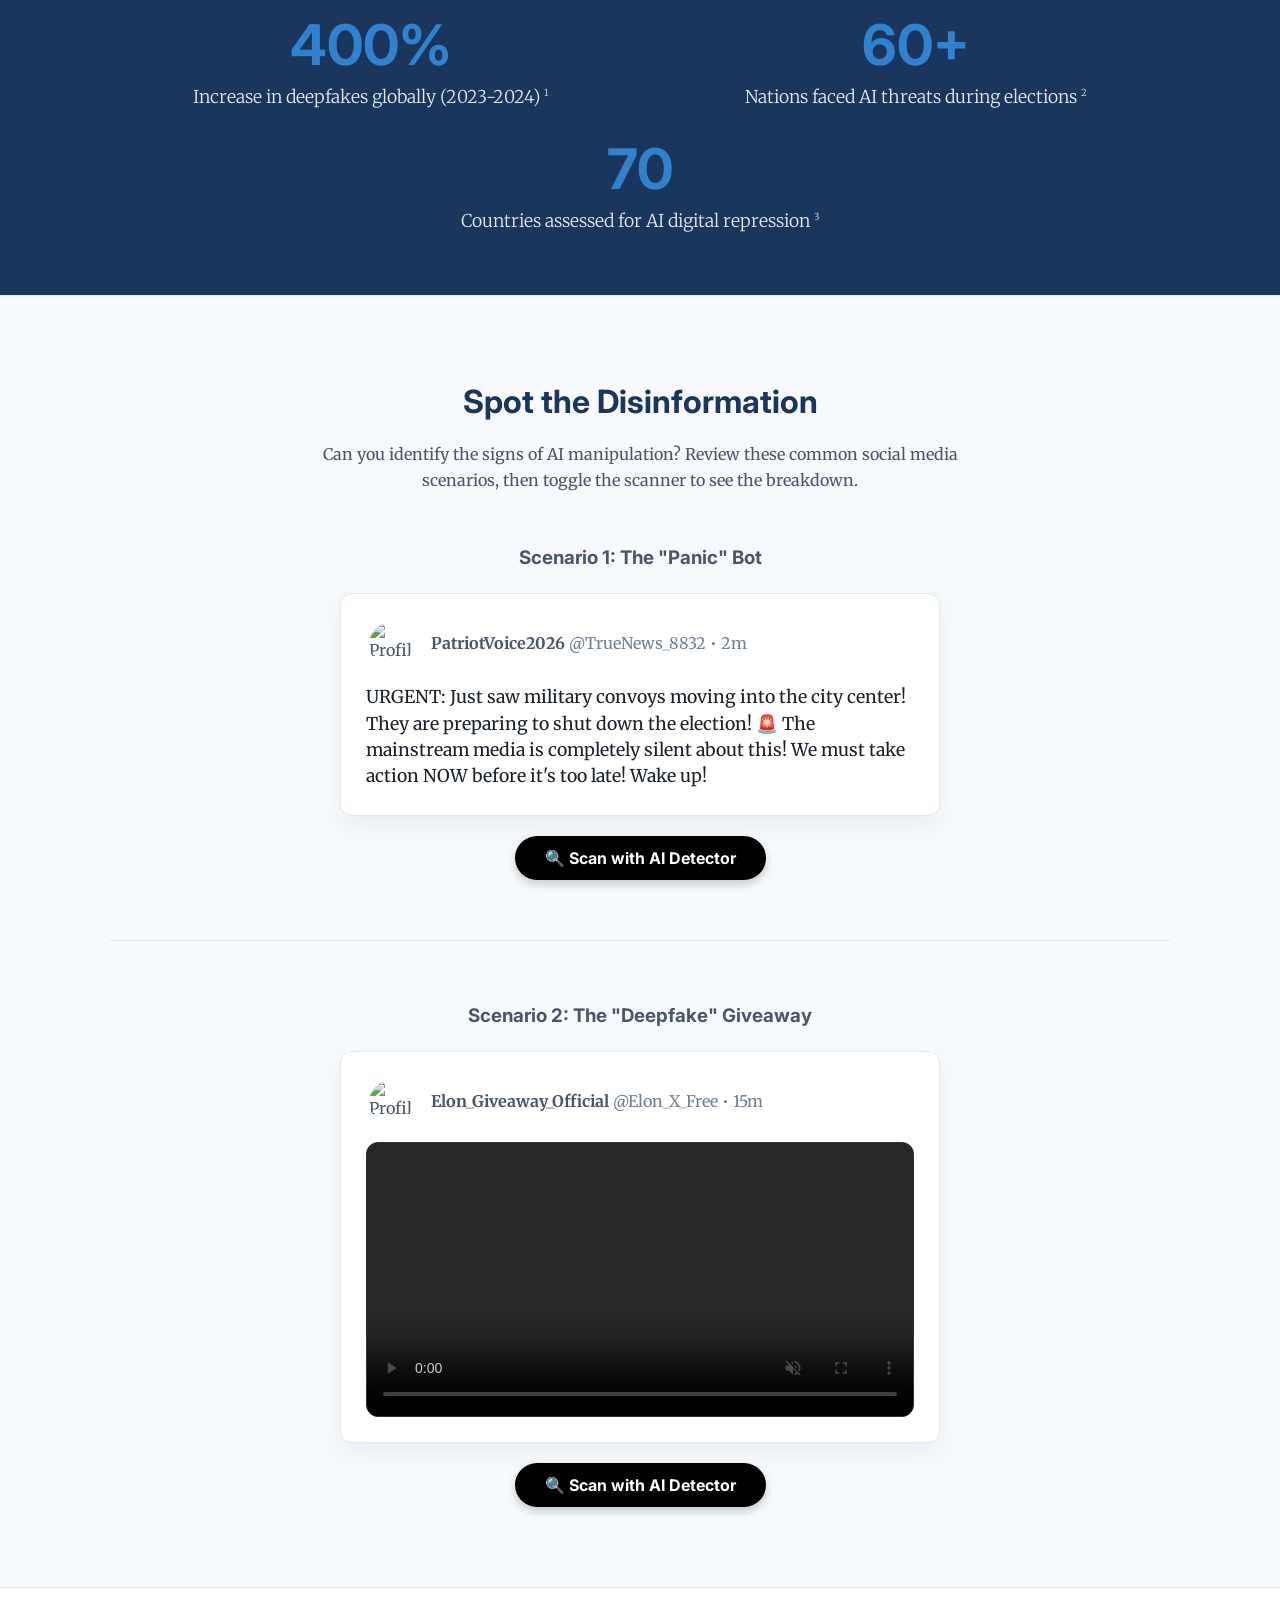
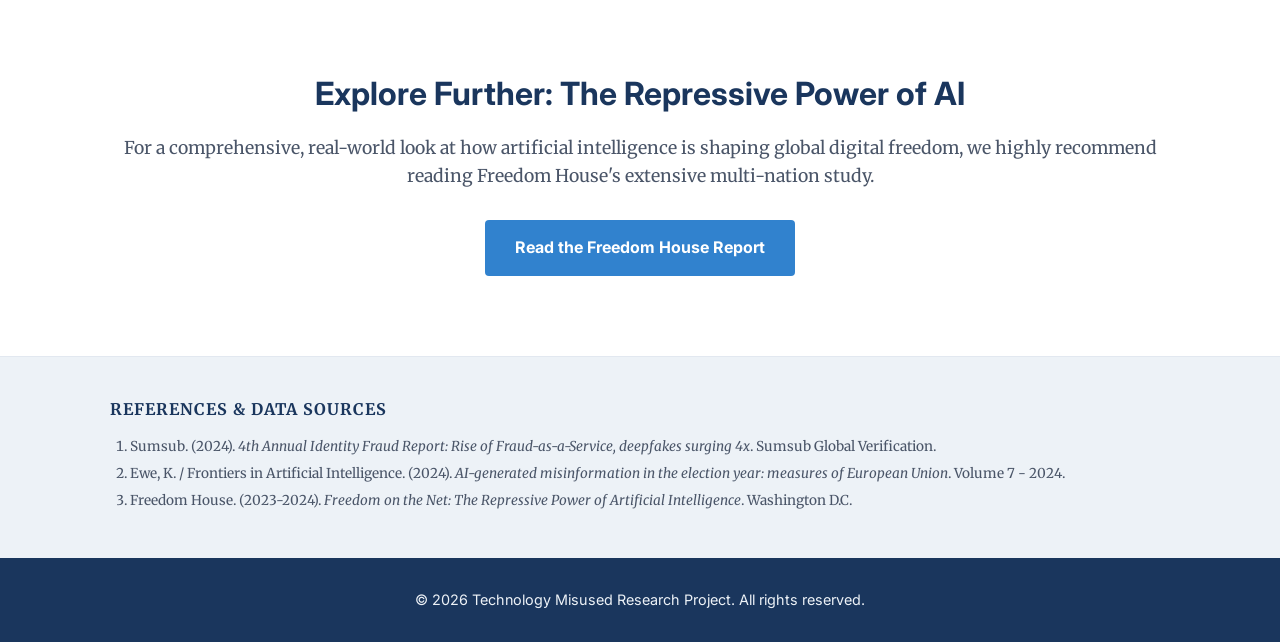
==== commit 4646f83c: "Add files via upload" ====
--- a/index.html
+++ b/index.html
@@ -44,7 +44,7 @@
     <!-- ================= -->
     <section class="hero-section">
         <div class="container hero-container">
-            <h1 class="hero-title">Technology Misused: Spreading Disinformation in the Age of Artificial Intelligence</h1>
+            <h1 class="hero-title">Manufactured Reality: Understanding How Artificial Intelligence Fuels Disinformation </h1>
             <p class="hero-subtitle">A comprehensive academic study on the mechanics, societal impact, and necessary policy responses to AI-driven disinformation.</p>
             <a href="methodology.html" class="btn-primary">Read the Study</a>
         </div>
